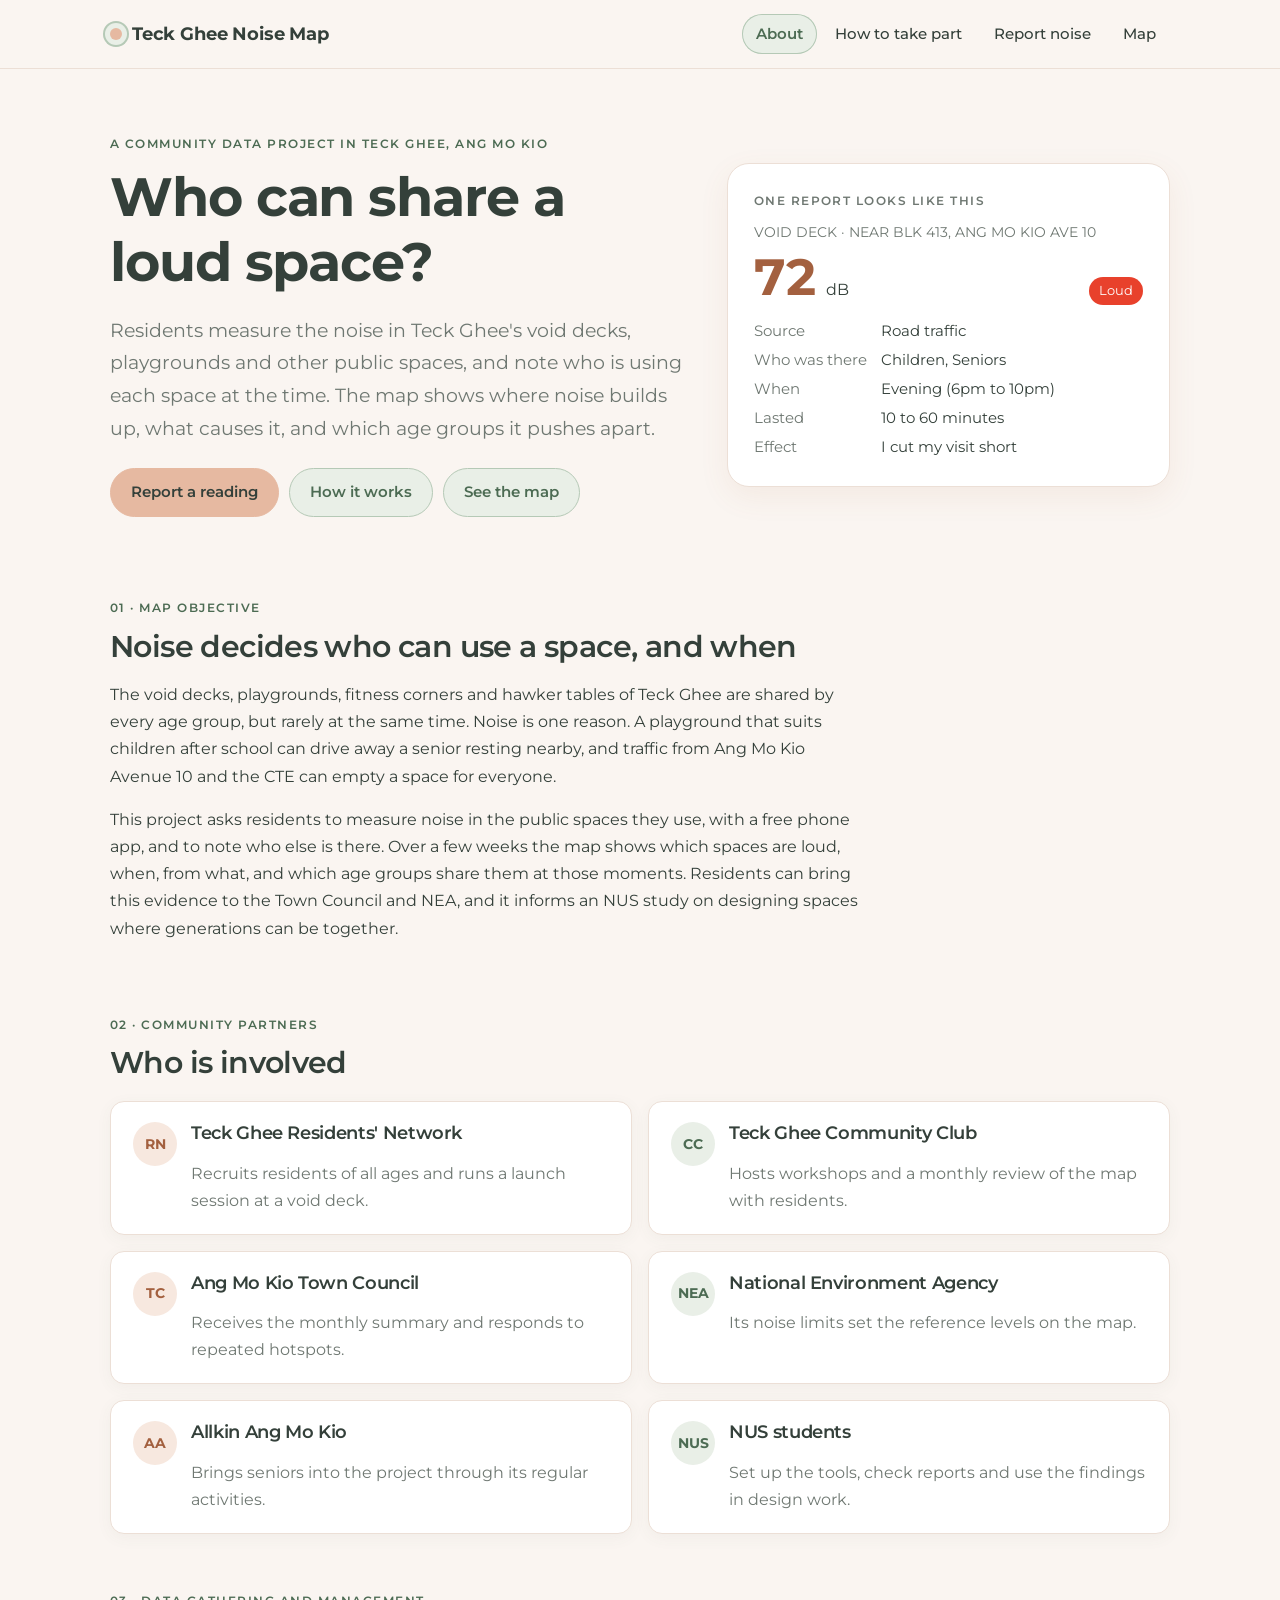
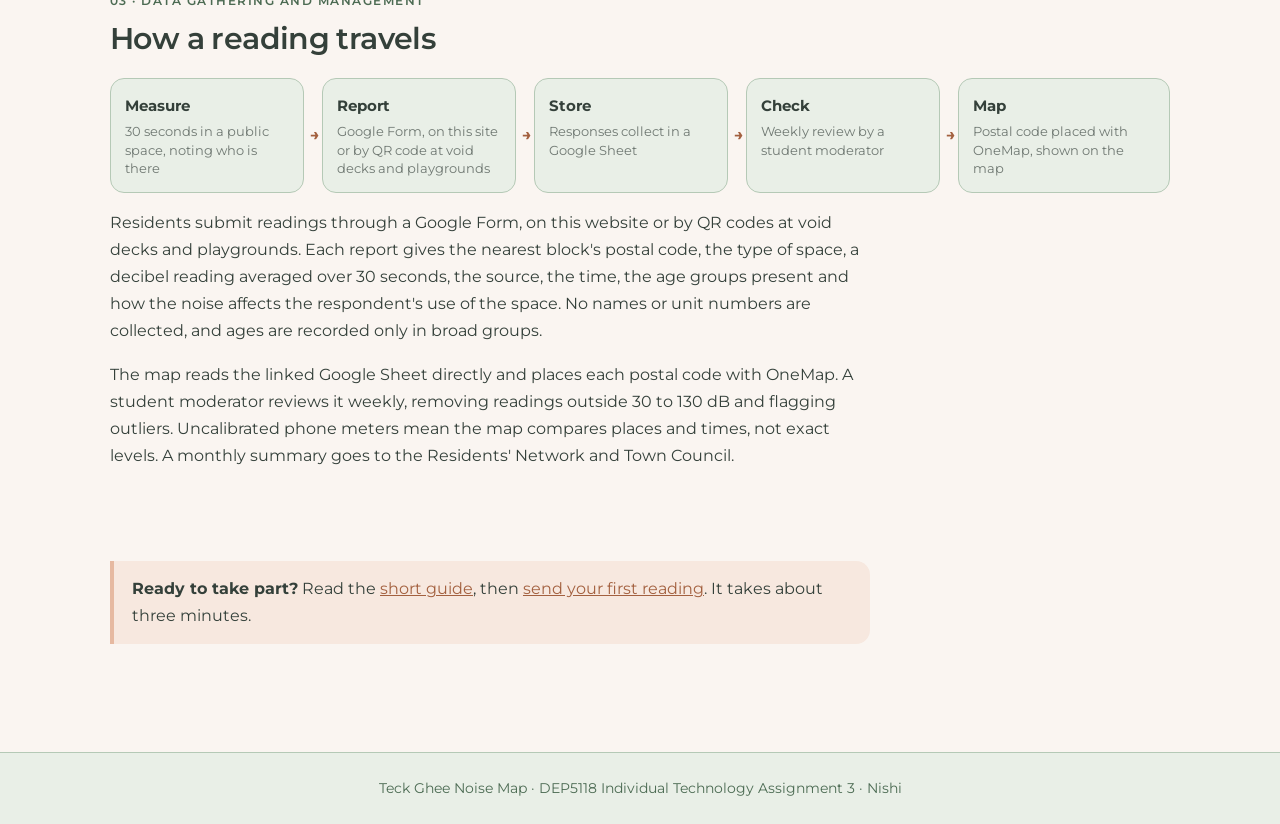
==== index.html @ f971e773 "Add files via upload" ====
<!DOCTYPE html>
<html lang="en">
<head>
  <title>Teck Ghee Noise Map</title>
  <meta charset="UTF-8">
  <meta name="viewport" content="width=device-width, initial-scale=1.0">
  <link rel="preconnect" href="https://fonts.googleapis.com">
  <link href="https://fonts.googleapis.com/css2?family=Montserrat:wght@400;500;600;700&display=swap" rel="stylesheet">
  <link rel="stylesheet" href="css/style.css">
</head>
<body>
  <header class="site-header">
    <div class="inner">
      <a class="brand" href="index.html"><span class="dot"></span>Teck Ghee Noise Map</a>
      <nav>
        <ul>
          <li><a href="index.html" class="active">About</a></li>
          <li><a href="participate.html">How to take part</a></li>
          <li><a href="report.html">Report noise</a></li>
          <li><a href="map.html">Map</a></li>
        </ul>
      </nav>
    </div>
  </header>

  <main>
    <div class="hero">
      <div>
        <p class="eyebrow">A community data project in Teck Ghee, Ang Mo Kio</p>
        <h1>Who can share a loud space?</h1>
        <p class="lede">Residents measure the noise in Teck Ghee's void decks, playgrounds and other public spaces, and note who is using each space at the time. The map shows where noise builds up, what causes it, and which age groups it pushes apart.</p>
        <div class="btn-row">
          <a class="btn primary" href="report.html">Report a reading</a>
          <a class="btn" href="participate.html">How it works</a>
          <a class="btn" href="map.html">See the map</a>
        </div>
      </div>
      <div class="hero-art" aria-label="Example of a single report">
        <p class="eyebrow" style="color:var(--muted)">One report looks like this</p>
        <p class="small muted" style="margin:0">VOID DECK · NEAR BLK 413, ANG MO KIO AVE 10</p>
        <div style="display:flex;align-items:baseline;gap:10px;margin:6px 0 14px">
          <span style="font-size:3.2rem;font-weight:700;line-height:1;color:var(--pink-deep)">72</span><span>dB</span>
          <span style="margin-left:auto;background:var(--db3);color:#fff;border-radius:999px;padding:3px 10px;font-size:0.8rem">Loud</span>
        </div>
        <dl style="display:grid;grid-template-columns:auto 1fr;gap:4px 14px;margin:0;font-size:0.92rem">
          <dt class="muted">Source</dt><dd style="margin:0">Road traffic</dd>
          <dt class="muted">Who was there</dt><dd style="margin:0">Children, Seniors</dd>
          <dt class="muted">When</dt><dd style="margin:0">Evening (6pm to 10pm)</dd>
          <dt class="muted">Lasted</dt><dd style="margin:0">10 to 60 minutes</dd>
          <dt class="muted">Effect</dt><dd style="margin:0">I cut my visit short</dd>
        </dl>
      </div>
    </div>

    <section class="narrow">
      <p class="eyebrow">01 · Map objective</p>
      <h2>Noise decides who can use a space, and when</h2>
      <p>The void decks, playgrounds, fitness corners and hawker tables of Teck Ghee are shared by every age group, but rarely at the same time. Noise is one reason. A playground that suits children after school can drive away a senior resting nearby, and traffic from Ang Mo Kio Avenue 10 and the CTE can empty a space for everyone.</p>
      <p>This project asks residents to measure noise in the public spaces they use, with a free phone app, and to note who else is there. Over a few weeks the map shows which spaces are loud, when, from what, and which age groups share them at those moments. Residents can bring this evidence to the Town Council and NEA, and it informs an NUS study on designing spaces where generations can be together.</p>
    </section>

    <section>
      <p class="eyebrow">02 · Community partners</p>
      <h2>Who is involved</h2>
      <div class="grid two" style="margin-top:20px">
        <div class="card partner"><div class="icon">RN</div><div><h3>Teck Ghee Residents' Network</h3><p class="muted">Recruits residents of all ages and runs a launch session at a void deck.</p></div></div>
        <div class="card partner"><div class="icon">CC</div><div><h3>Teck Ghee Community Club</h3><p class="muted">Hosts workshops and a monthly review of the map with residents.</p></div></div>
        <div class="card partner"><div class="icon">TC</div><div><h3>Ang Mo Kio Town Council</h3><p class="muted">Receives the monthly summary and responds to repeated hotspots.</p></div></div>
        <div class="card partner"><div class="icon">NEA</div><div><h3>National Environment Agency</h3><p class="muted">Its noise limits set the reference levels on the map.</p></div></div>
        <div class="card partner"><div class="icon">AA</div><div><h3>Allkin Ang Mo Kio</h3><p class="muted">Brings seniors into the project through its regular activities.</p></div></div>
        <div class="card partner"><div class="icon">NUS</div><div><h3>NUS students</h3><p class="muted">Set up the tools, check reports and use the findings in design work.</p></div></div>
      </div>
    </section>

    <section>
      <p class="eyebrow">03 · Data gathering and management</p>
      <h2>How a reading travels</h2>
      <div class="flow">
        <div class="node"><b>Measure</b><span>30 seconds in a public space, noting who is there</span></div>
        <div class="node"><b>Report</b><span>Google Form, on this site or by QR code at void decks and playgrounds</span></div>
        <div class="node"><b>Store</b><span>Responses collect in a Google Sheet</span></div>
        <div class="node"><b>Check</b><span>Weekly review by a student moderator</span></div>
        <div class="node"><b>Map</b><span>Postal code placed with OneMap, shown on the map</span></div>
      </div>
      <div class="narrow">
        <p>Residents submit readings through a Google Form, on this website or by QR codes at void decks and playgrounds. Each report gives the nearest block's postal code, the type of space, a decibel reading averaged over 30 seconds, the source, the time, the age groups present and how the noise affects the respondent's use of the space. No names or unit numbers are collected, and ages are recorded only in broad groups.</p>
        <p>The map reads the linked Google Sheet directly and places each postal code with OneMap. A student moderator reviews it weekly, removing readings outside 30 to 130 dB and flagging outliers. Uncalibrated phone meters mean the map compares places and times, not exact levels. A monthly summary goes to the Residents' Network and Town Council.</p>
      </div>
    </section>

    <section class="narrow">
      <div class="callout">
        <b>Ready to take part?</b> Read the <a href="participate.html">short guide</a>, then <a href="report.html">send your first reading</a>. It takes about three minutes.
      </div>
    </section>
  </main>

  <footer>Teck Ghee Noise Map · DEP5118 Individual Technology Assignment 3 · Nishi</footer>
</body>
</html>
---- css/style.css ----
:root {
  --paper: #faf5f1;       /* page background, warm off-white */
  --card: #ffffff;
  --ink: #34403a;         /* deep green-grey text */
  --muted: #6f7872;
  --line: #ecdfd6;
  --pink: #e6b9a1;        /* muted peach */
  --pink-soft: #f7e8df;
  --pink-deep: #a3603f;   /* terracotta for small text and links */
  --green: #b5c9b6;       /* muted sage */
  --green-soft: #e9efe7;
  --green-deep: #4c6b53;  /* sage for small text */
  --accent: var(--pink-deep);
  --accent-soft: var(--pink-soft);
  --db1: #f7b36b;  /* under 55 */
  --db2: #f3843f;  /* 55 to 65 */
  --db3: #e8412c;  /* 65 to 75 */
  --db4: #c1121f;  /* 75 to 85 */
  --db5: #780000;  /* 85 and above */
  --radius: 14px;
  --sans: "Montserrat", system-ui, -apple-system, "Segoe UI", sans-serif;
  --serif: "Montserrat", system-ui, -apple-system, "Segoe UI", sans-serif;
}

* { box-sizing: border-box; }
html, body { margin: 0; }
body {
  background: var(--paper);
  color: var(--ink);
  font-family: var(--sans);
  font-size: 16px;
  line-height: 1.7;
}
img { max-width: 100%; display: block; }
a { color: var(--accent); }

/* ---------- Header / nav ---------- */
.site-header {
  position: sticky; top: 0; z-index: 10;
  background: rgba(250, 245, 241, 0.94);
  backdrop-filter: blur(6px);
  border-bottom: 1px solid var(--line);
}
.site-header .inner {
  max-width: 1100px; margin: 0 auto; padding: 14px 20px;
  display: flex; align-items: center; justify-content: space-between; gap: 16px; flex-wrap: wrap;
}
.brand {
  font-family: var(--sans); font-weight: 700; font-size: 1.1rem; letter-spacing: -0.01em; color: var(--ink); text-decoration: none; line-height: 1;
  display: flex; align-items: center; gap: 10px;
}
.brand .dot { width: 12px; height: 12px; border-radius: 50%; background: var(--pink);
  box-shadow: 0 0 0 5px var(--green-soft), 0 0 0 7px var(--green); }
nav ul { list-style: none; margin: 0; padding: 0; display: flex; gap: 4px; flex-wrap: wrap; }
nav a {
  display: block; padding: 7px 14px; font-weight: 500; border-radius: 999px; text-decoration: none;
  color: var(--ink); font-size: 0.95rem;
}
nav a:hover { background: var(--pink-soft); }
nav a.active { background: var(--green-soft); color: var(--green-deep); font-weight: 600; box-shadow: inset 0 0 0 1px var(--green); }

/* ---------- Layout ---------- */
main { max-width: 1100px; margin: 0 auto; padding: 0 20px 80px; }
.narrow { max-width: 760px; }
section { padding: 48px 0 8px; }
h1, h2, h3 { font-weight: 700; line-height: 1.2; margin: 0 0 12px; letter-spacing: -0.02em; }
h1 { font-size: clamp(2.1rem, 5vw, 3.4rem); }
h2 { font-size: clamp(1.4rem, 3vw, 1.9rem); font-weight: 600; }
h3 { font-size: 1.1rem; font-weight: 600; }
.eyebrow {
  text-transform: uppercase; letter-spacing: 0.12em; font-size: 0.78rem; font-weight: 600;
  color: var(--green-deep); margin: 0 0 10px;
}
.lede { font-size: 1.2rem; color: var(--muted); max-width: 640px; }
.muted { color: var(--muted); }
.small { font-size: 0.88rem; }

/* ---------- Hero ---------- */
.hero { padding: 64px 0 32px; display: grid; grid-template-columns: 1.3fr 1fr; gap: 40px; align-items: center; }
.hero-art { background: var(--card); border: 1px solid var(--line); border-radius: 22px; padding: 26px; box-shadow: 0 10px 30px rgba(163, 96, 63, 0.08); }
@media (max-width: 820px) { .hero { grid-template-columns: 1fr; padding-top: 40px; } }

.btn-row { display: flex; gap: 10px; flex-wrap: wrap; margin-top: 24px; }
.btn {
  display: inline-block; padding: 11px 20px; border-radius: 999px; text-decoration: none;
  font-weight: 600; font-size: 0.92rem; border: 1px solid var(--green); color: var(--green-deep); background: var(--green-soft);
  cursor: pointer; font-family: inherit;
}
.btn.primary { background: var(--pink); border-color: var(--pink); color: var(--ink); }
.btn.primary:hover { background: #dda98e; }
.btn:hover { transform: translateY(-1px); }

/* ---------- Cards / grids ---------- */
.grid { display: grid; gap: 16px; }
.grid.two { grid-template-columns: repeat(2, 1fr); }
.grid.three { grid-template-columns: repeat(3, 1fr); }
@media (max-width: 820px) { .grid.two, .grid.three { grid-template-columns: 1fr; } }
.card {
  background: var(--card); border: 1px solid var(--line); border-radius: var(--radius); padding: 20px 22px;
  box-shadow: 0 4px 16px rgba(76, 107, 83, 0.05);
}
.card p:last-child { margin-bottom: 0; }
.card h3 { margin-bottom: 6px; }

.partner { display: grid; grid-template-columns: 44px 1fr; gap: 14px; align-items: start; }
.partner .icon {
  width: 44px; height: 44px; border-radius: 50%; background: var(--pink-soft); color: var(--pink-deep);
  display: grid; place-items: center; font-weight: 700; font-size: 0.85rem;
}
.grid .card:nth-child(even) .icon { background: var(--green-soft); color: var(--green-deep); }

/* ---------- Flow diagram ---------- */
.flow { display: grid; grid-template-columns: repeat(5, 1fr); gap: 0; margin: 20px 0 8px; }
.flow .node {
  background: var(--green-soft); border: 1px solid var(--green); border-radius: var(--radius); padding: 14px;
  position: relative; margin-right: 18px;
}
.flow .node:not(:last-child)::after {
  content: "→"; position: absolute; right: -17px; top: 50%; transform: translateY(-50%);
  color: var(--pink-deep); font-weight: 700;
}
.flow .node:last-child { margin-right: 0; }
.flow .node b { display: block; font-size: 0.95rem; }
.flow .node span { font-size: 0.82rem; color: var(--muted); line-height: 1.4; display: block; margin-top: 4px; }
@media (max-width: 820px) {
  .flow { grid-template-columns: 1fr; gap: 18px; }
  .flow .node { margin-right: 0; }
  .flow .node:not(:last-child)::after { content: "↓"; right: auto; left: 50%; top: auto; bottom: -22px; transform: translateX(-50%); }
}

/* ---------- Decibel scale ---------- */
.db-scale { display: grid; grid-template-columns: repeat(5, 1fr); border-radius: var(--radius); overflow: hidden; border: 1px solid var(--line); }
.db-scale div { padding: 12px; font-size: 0.85rem; line-height: 1.35; min-height: 96px; }
.db-scale b { display: block; font-size: 1rem; }
.db-scale .b1 { background: var(--db1); }
.db-scale .b2 { background: var(--db2); }
.db-scale .b3 { background: var(--db3); color: #fff; }
.db-scale .b4 { background: var(--db4); color: #fff; }
.db-scale .b5 { background: var(--db5); color: #fff; }
@media (max-width: 640px) { .db-scale { grid-template-columns: 1fr; } .db-scale div { min-height: 0; } }

/* ---------- Manual steps ---------- */
.steps { counter-reset: step; list-style: none; padding: 0; margin: 24px 0 0; display: grid; gap: 20px; }
.step {
  counter-increment: step; display: grid; grid-template-columns: 1.1fr 1fr; gap: 24px;
  background: var(--card); border: 1px solid var(--line); border-radius: 14px; padding: 24px;
}
.step h3::before {
  content: counter(step); display: inline-grid; place-items: center; width: 30px; height: 30px; border-radius: 50%;
  background: var(--pink); color: var(--ink); font-size: 0.9rem; margin-right: 10px; vertical-align: middle;
}
.step ul { padding-left: 20px; margin: 8px 0 0; }
.step li { margin-bottom: 4px; }
@media (max-width: 820px) { .step { grid-template-columns: 1fr; } }

.shot {
  border-radius: var(--radius); overflow: hidden; border: 1px solid var(--line); background: var(--green-soft);
  min-height: 200px; display: grid; place-items: center;
}
.shot img { width: 100%; height: auto; }
.shot .placeholder {
  padding: 24px; text-align: center; color: var(--muted); font-size: 0.85rem;
  border: 2px dashed var(--green); border-radius: 8px; margin: 14px; width: calc(100% - 28px);
  min-height: 170px; display: grid; place-items: center;
}

.callout {
  border-left: 4px solid var(--pink); background: var(--pink-soft); padding: 14px 18px;
  border-radius: 0 var(--radius) var(--radius) 0; margin: 20px 0;
}
.do-dont { display: grid; grid-template-columns: 1fr 1fr; gap: 16px; }
.do-dont .card h3 { font-size: 1rem; }
.do-dont .do h3 { color: var(--green-deep); }
.do-dont .dont h3 { color: var(--pink-deep); }
@media (max-width: 640px) { .do-dont { grid-template-columns: 1fr; } }

/* ---------- Form page ---------- */
.form-wrap { display: grid; grid-template-columns: 1fr 300px; gap: 24px; align-items: start; margin-top: 24px; }
.form-frame { background: var(--card); border: 1px solid var(--line); border-radius: 14px; overflow: hidden; }
.form-frame iframe { width: 100%; height: 1600px; border: 0; display: block; }
.side { position: sticky; top: 90px; display: grid; gap: 16px; }
@media (max-width: 880px) { .form-wrap { grid-template-columns: 1fr; } .side { position: static; } }
.setup-note { padding: 32px; }
.setup-note code { background: var(--pink-soft); padding: 1px 6px; border-radius: 4px; font-size: 0.9em; }

/* ---------- Map page ---------- */
body.map-page { height: 100vh; display: flex; flex-direction: column; overflow: hidden; }
.map-layout { flex: 1; display: grid; grid-template-columns: 340px 1fr; min-height: 0; }
.panel { overflow-y: auto; border-right: 1px solid var(--line); padding: 20px; background: var(--paper); }
.panel h1 { font-size: 1.5rem; margin-bottom: 6px; }
.panel h2 { font-family: var(--sans); font-size: 0.78rem; text-transform: uppercase; letter-spacing: 0.12em;
  font-weight: 600; color: var(--muted); margin: 22px 0 10px; }
#map { position: relative; min-height: 0; }
@media (max-width: 820px) {
  body.map-page { height: auto; overflow: auto; }
  .map-layout { grid-template-columns: 1fr; }
  #map { height: 70vh; order: -1; }
  .panel { border-right: 0; border-top: 1px solid var(--line); }
}

.stats { display: grid; grid-template-columns: 1fr 1fr; gap: 8px; }
.stat { background: var(--card); border: 1px solid var(--line); border-radius: 8px; padding: 10px 12px; }
.stat b { display: block; font-size: 1.4rem; font-weight: 700; color: var(--pink-deep); line-height: 1.1; }
.stat span { font-size: 0.78rem; color: var(--muted); }

.chips { display: flex; flex-wrap: wrap; gap: 6px; }
.chip {
  border: 1px solid var(--line); background: var(--card); border-radius: 999px; padding: 5px 11px;
  font-size: 0.82rem; cursor: pointer; font-family: inherit; color: var(--ink);
}
.chip[aria-pressed="true"] { background: var(--green-soft); color: var(--green-deep); border-color: var(--green); font-weight: 600; }
select {
  width: 100%; padding: 8px 10px; border-radius: 8px; border: 1px solid var(--line);
  background: var(--card); font-family: inherit; font-size: 0.9rem; color: var(--ink);
}
.toggle { display: flex; border: 1px solid var(--line); border-radius: 999px; overflow: hidden; }
.toggle button { flex: 1; border: 0; background: var(--card); padding: 7px; font-family: inherit; font-size: 0.85rem; cursor: pointer; color: var(--ink); }
.toggle button[aria-pressed="true"] { background: var(--pink); color: var(--ink); font-weight: 600; }

.legend-row { display: flex; align-items: center; gap: 10px; font-size: 0.85rem; margin-bottom: 4px; }
.legend-row i { width: 12px; height: 12px; border-radius: 50%; flex: none; margin: 0 2px; }

.bars { display: grid; gap: 6px; }
.bar { display: grid; grid-template-columns: 130px 1fr 32px; gap: 8px; align-items: center; font-size: 0.8rem; }
.bar .track { background: var(--green-soft); border-radius: 4px; height: 10px; overflow: hidden; }
.bar .fill { height: 100%; border-radius: 4px; }
.bar .val { text-align: right; font-variant-numeric: tabular-nums; }

.status { font-size: 0.82rem; padding: 8px 12px; border-radius: 8px; background: var(--accent-soft); margin: 12px 0 0; }
.map-message {
  position: absolute; inset: 0; display: grid; place-items: center; padding: 24px; text-align: center;
  background: var(--green-soft); color: var(--muted); z-index: 2;
}
.map-message div { max-width: 420px; }

.mapboxgl-popup-content { font-family: var(--sans); border-radius: 10px; padding: 14px 16px; min-width: 210px; }
.pop-db { display: flex; align-items: baseline; gap: 8px; margin: 2px 0 8px; }
.pop-db b { font-size: 1.7rem; line-height: 1; }
.pop-db span { font-size: 0.78rem; padding: 2px 8px; border-radius: 999px; }
.pop dl { margin: 0; display: grid; grid-template-columns: auto 1fr; gap: 2px 10px; font-size: 0.82rem; }
.pop dt { color: var(--muted); }
.pop dd { margin: 0; }
.pop .note { font-size: 0.82rem; margin-top: 8px; font-style: italic; }
.pop .addr { font-size: 0.75rem; color: var(--muted); text-transform: uppercase; letter-spacing: 0.05em; }

/* ---------- Footer ---------- */
footer { background: var(--green-soft); border-top: 1px solid var(--green); padding: 24px 20px; text-align: center; font-size: 0.85rem; color: var(--green-deep); }
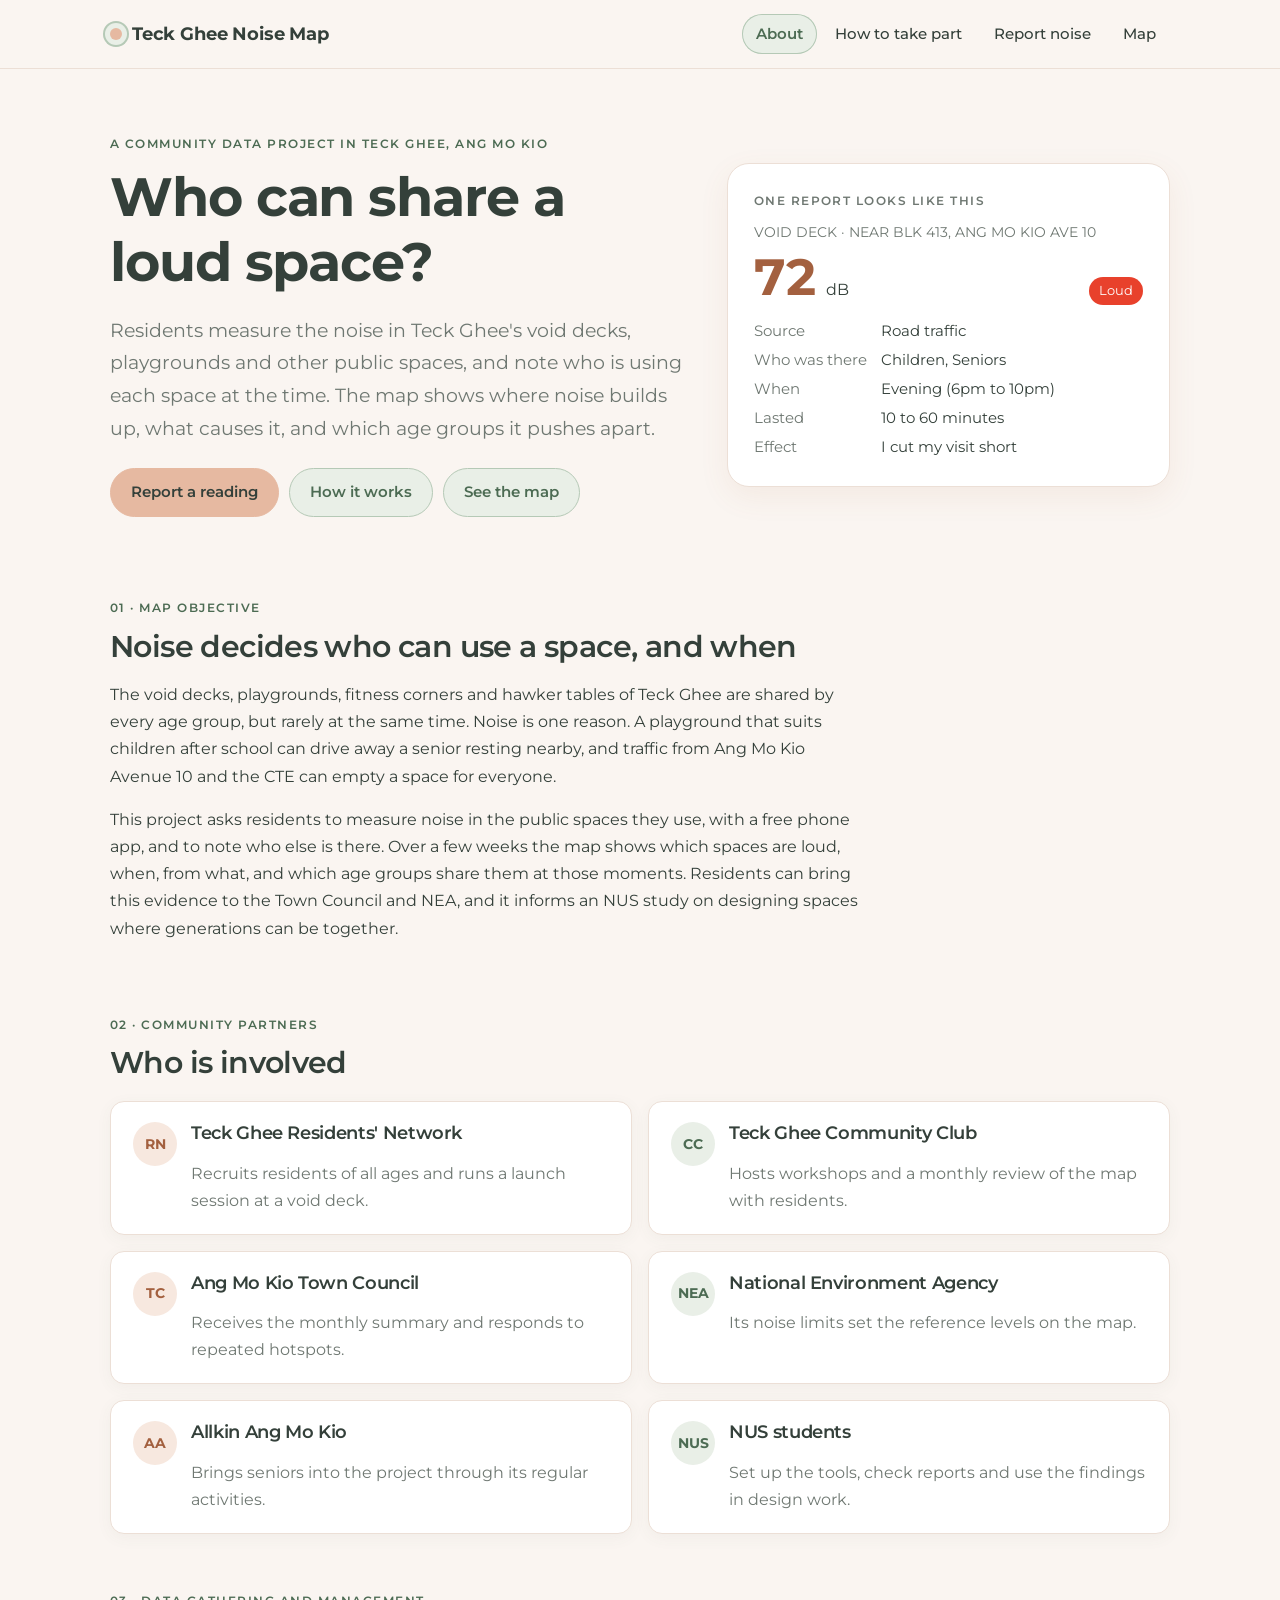
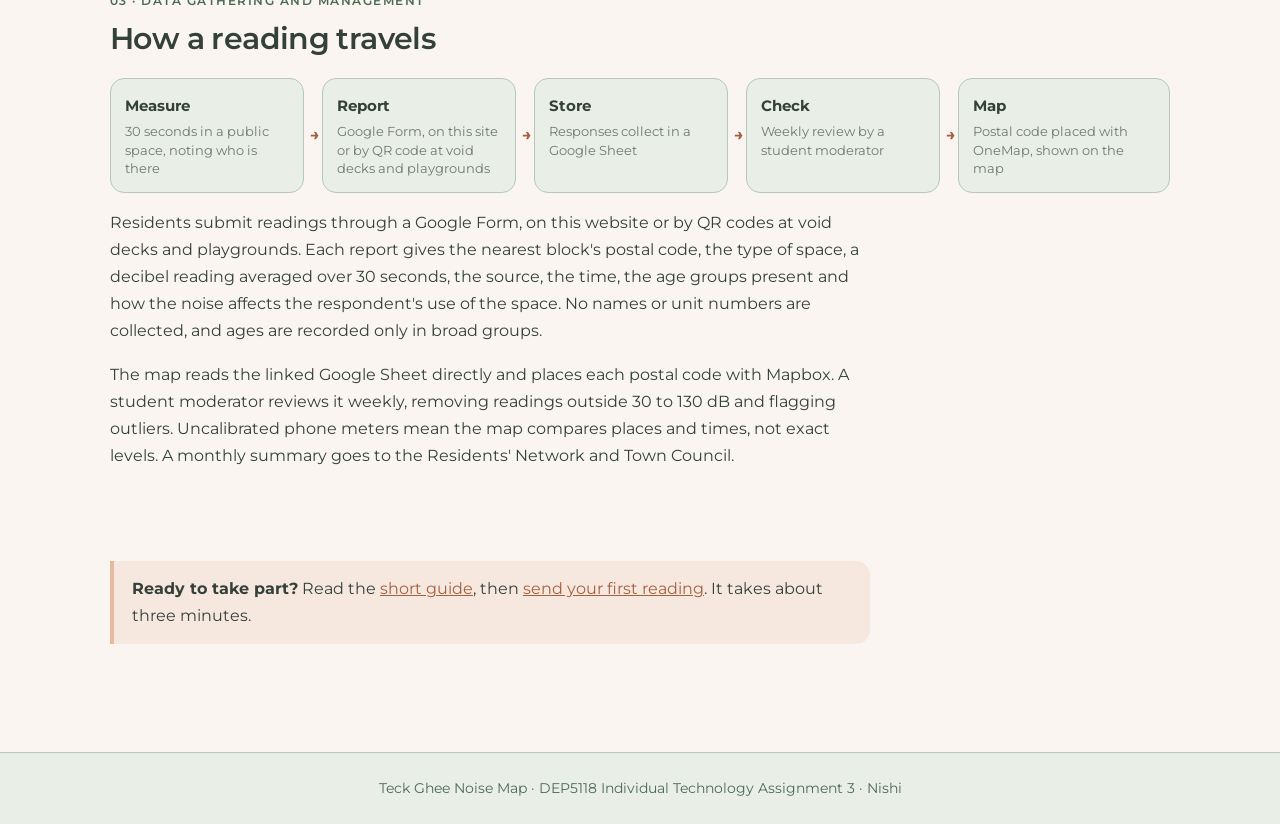
==== commit eed28ab2: "Update index.html" ====
--- a/index.html
+++ b/index.html
@@ -84,7 +84,7 @@
       </div>
       <div class="narrow">
         <p>Residents submit readings through a Google Form, on this website or by QR codes at void decks and playgrounds. Each report gives the nearest block's postal code, the type of space, a decibel reading averaged over 30 seconds, the source, the time, the age groups present and how the noise affects the respondent's use of the space. No names or unit numbers are collected, and ages are recorded only in broad groups.</p>
-        <p>The map reads the linked Google Sheet directly and places each postal code with OneMap. A student moderator reviews it weekly, removing readings outside 30 to 130 dB and flagging outliers. Uncalibrated phone meters mean the map compares places and times, not exact levels. A monthly summary goes to the Residents' Network and Town Council.</p>
+        <p>The map reads the linked Google Sheet directly and places each postal code with Mapbox. A student moderator reviews it weekly, removing readings outside 30 to 130 dB and flagging outliers. Uncalibrated phone meters mean the map compares places and times, not exact levels. A monthly summary goes to the Residents' Network and Town Council.</p>
       </div>
     </section>
 
